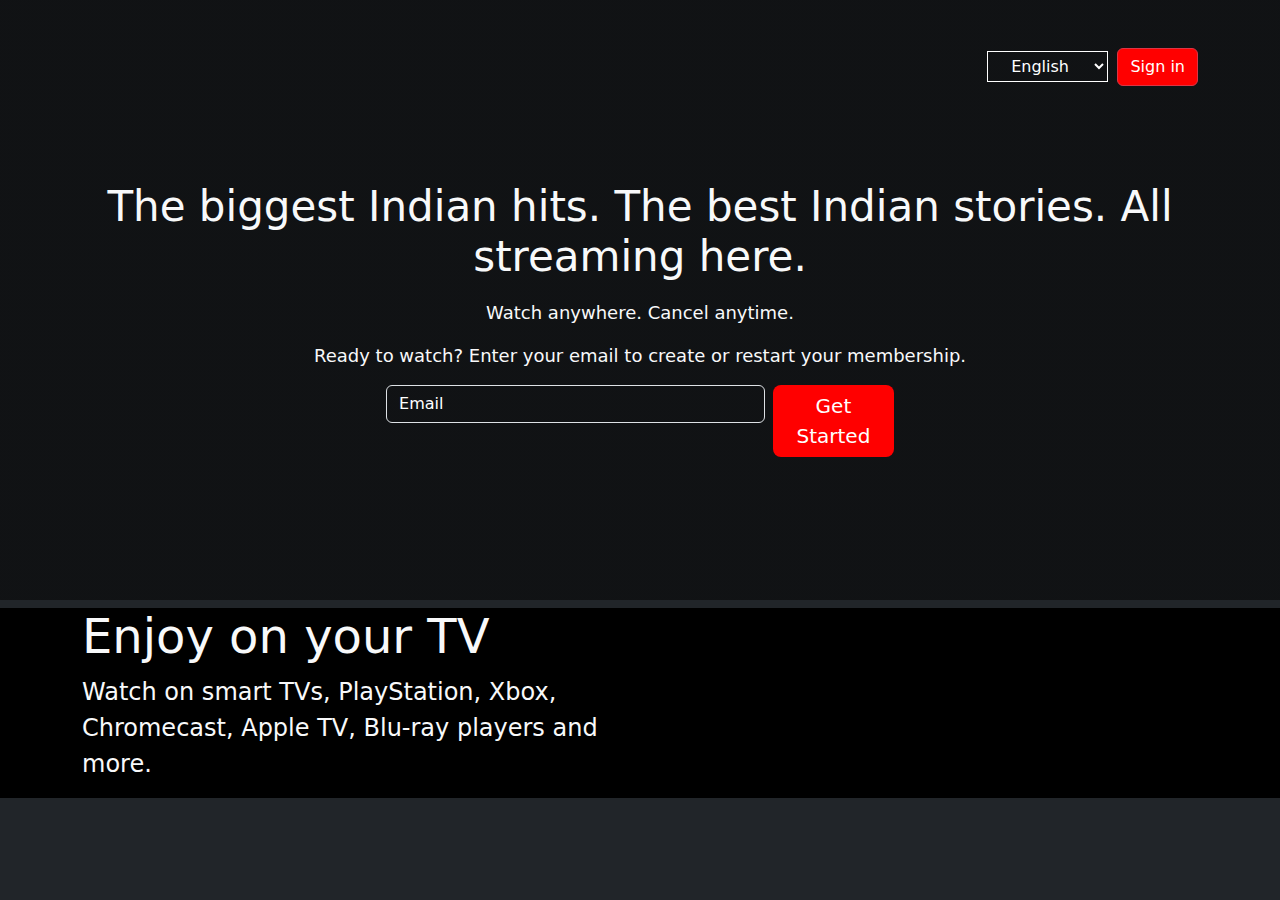
==== index.html @ 146e7c58 "section-one done" ====
<!DOCTYPE html>
<html lang="en">
  <head>
    <meta charset="UTF-8" />
    <meta name="viewport" content="width=device-width, initial-scale=1.0" />
    <title>Netflix-Clone</title>
    <link
      href="https://cdn.jsdelivr.net/npm/bootstrap@5.3.2/dist/css/bootstrap.min.css"
      rel="stylesheet"
    />
    <link rel="stylesheet" href="style.css" />
    <link rel="stylesheet" href="responsive.css" />
  </head>
  <body class="bg-dark">
    <header>
      <nav class="topnav">
        <div class="container-md d-flex justify-content-between">
          <img
            class="img-fluid"
            src="https://raw.githubusercontent.com/salman7875/Netflix-clone-js/b61f8af66cc45e3527a59282b24b1ce595e15bf5/img/netflix.svg"
            alt=""
          />
          <div class="navOptions mt-5">
            <select name="dropdown" class="dropdown mx-1 py-1" id="language">
              <option value="English">English</option>
              <option value="Hindi">Hindi</option>
              <option value="Marathi">Marathi</option>
            </select>
            <button class="sign-btn btn btn-danger">Sign in</button>
          </div>
        </div>
      </nav>
      <div
        class="header-slogan container-md text-center text-light px-3 mt-5 pt-5"
      >
        <h2>
          The biggest Indian hits. The best Indian stories. All streaming here.
        </h2>
        <p class="mt-3">Watch anywhere. Cancel anytime.</p>
        <p>
          Ready to watch? Enter your email to create or restart your membership.
        </p>
        <div class="container-md sign-option">
          <div class="row g-2">
            <div class="col-md-9">
              <input type="text" class="form-control" placeholder="Email" />
            </div>
            <div class="col-md-3">
              <button class="btn btn-lg">Get Started</button>
            </div>
          </div>
        </div>
      </div>
    </header>

    <!-- MAIN CONTENT  START -->

    <div class="main-wrapper">
      <section class="section-one mt-2">
        <div class="container-md">
          <div class="row">
            <div
              class="col-lg-6 d-flex flex-column justify-content-center text-light"
            >
              <h2 class="section-one-title">Enjoy on your TV</h2>
              <p class="section-one-para">
                Watch on smart TVs, PlayStation, Xbox, Chromecast, Apple TV,
                Blu-ray players and more.
              </p>
            </div>
            <div class="col-lg-6">
              <img
                class="img-fluid"
                src="https://assets.nflxext.com/ffe/siteui/acquisition/ourStory/fuji/desktop/tv.png"
                alt=""
              />
            </div>
          </div>
        </div>
      </section>
    </div>

    <!-- MAIN CONTENT  END -->
  </body>
</html>
---- style.css ----
* {
  margin: 0px;
  padding: 0px;
  box-sizing: border-box;
}

nav .sign-btn {
  background-color: red;
  /* height: 18%; */
  /* margin-top: ; */
}

header {
  background-image: linear-gradient(rgba(0, 0, 0, 0.5), rgba(0, 0, 0, 0.5)),
    url(https://assets.nflxext.com/ffe/siteui/vlv3/ca6a7616-0acb-4bc5-be25-c4deef0419a7/c5af601a-6657-4531-8f82-22e629a3795e/IN-en-20231211-popsignuptwoweeks-perspective_alpha_website_large.jpg);
  /* background-color: rgba(0, 0, 0, 0.1); */
  padding-bottom: 100px;
  height: 600px;
}
header select {
  border: 1px solid white;
  color: white;
  background: transparent;
  padding: 0.9rem 1.2rem;
}
header .sign-option button {
  background-color: red;
  color: white;
  padding: 5px 10px;
}
header .sign-option input {
  background: transparent;
}
header .sign-option input::placeholder {
  color: white;
}
header .header-slogan h2 {
  font-size: 42px;
}
header .header-slogan p {
  font-size: 18px;
  font-weight: 400;
}
header .sign-option {
  width: 48%;
}

.main-wrapper .section-one {
  background-color: black;
}

.main-wrapper .section-one .section-one-title {
  font-size: 48px;
}

.main-wrapper .section-one .section-one-para {
  font-size: 24px;
}
---- responsive.css ----
@media (max-width: 1025px) {
  header .sign-option {
    width: 70%;
  }
}
@media (max-width: 786px) {
  header .sign-option {
    width: 87%;
  }
  .main-wrapper .section-one .section-one-title {
    font-size: 32px;
  }

  .main-wrapper .section-one .section-one-para {
    font-size: 18px;
    text-align: center;
  }

  .main-wrapper .section-one .row div {
    align-items: center;
  }
}

@media (max-width: 486px) {
  header .topnav img {
    width: 90px;
    height: 32px;
    margin-top: 50px;
  }
  header .header-slogan h2 {
    font-size: 25px;
  }
  header .sign-option {
    width: 100%;
  }
}
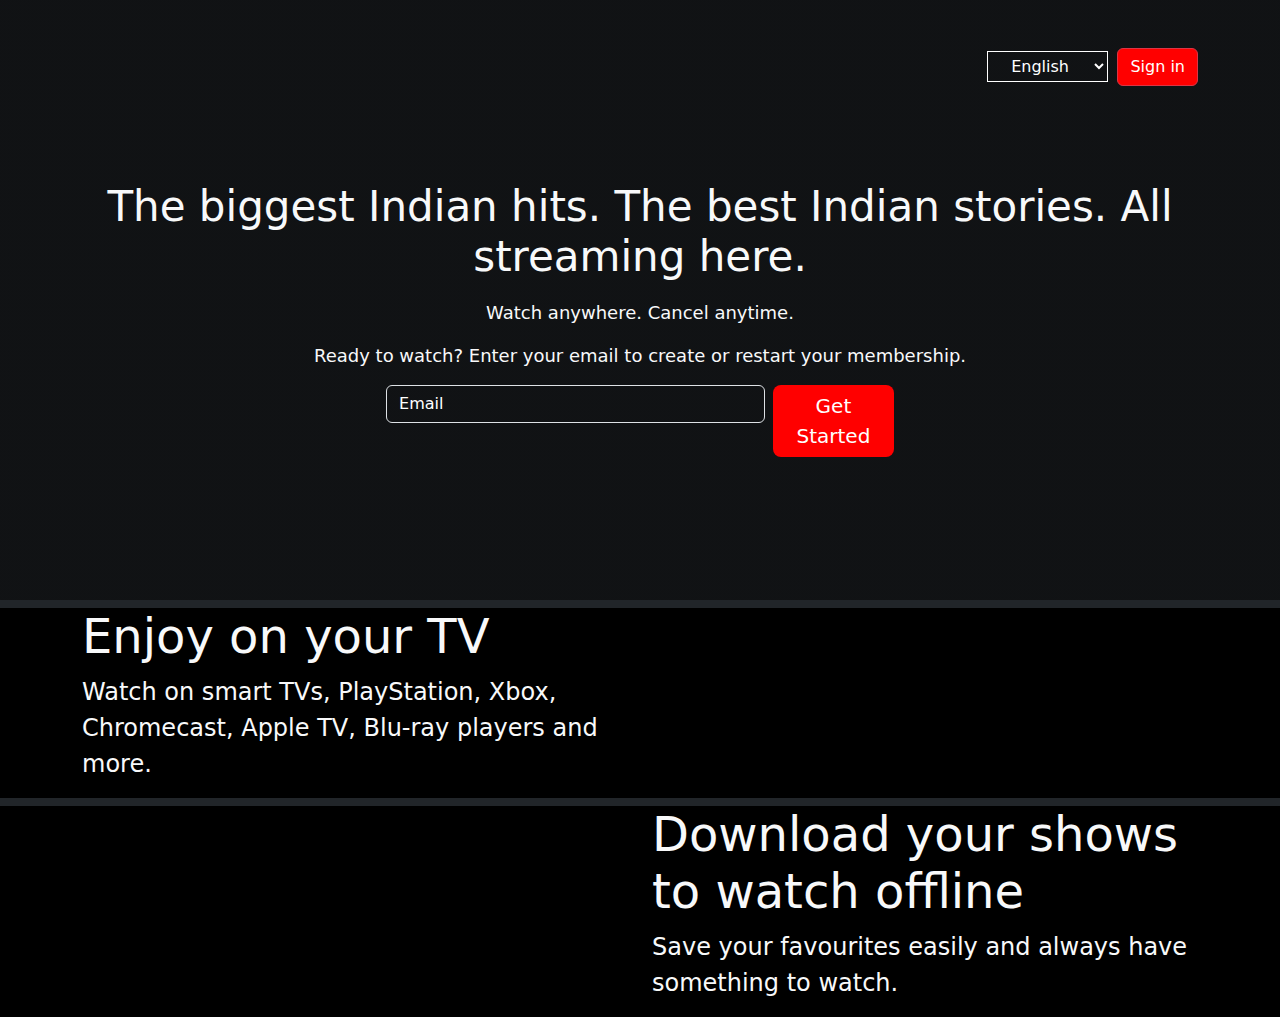
==== commit 4eaebe40: "csection 2 done" ====
--- a/index.html
+++ b/index.html
@@ -56,14 +56,15 @@
     <!-- MAIN CONTENT  START -->
 
     <div class="main-wrapper">
-      <section class="section-one mt-2">
+      <!-- section one start -->
+      <section class="section mt-2">
         <div class="container-md">
           <div class="row">
             <div
               class="col-lg-6 d-flex flex-column justify-content-center text-light"
             >
-              <h2 class="section-one-title">Enjoy on your TV</h2>
-              <p class="section-one-para">
+              <h2 class="section-title">Enjoy on your TV</h2>
+              <p class="section-para">
                 Watch on smart TVs, PlayStation, Xbox, Chromecast, Apple TV,
                 Blu-ray players and more.
               </p>
@@ -78,6 +79,33 @@
           </div>
         </div>
       </section>
+
+      <!-- section 1 end -->
+
+      <!-- section 2 start -->
+      <section class="section mt-2">
+        <div class="container-md">
+          <div class="row reverse">
+            <div class="col-lg-6">
+              <img
+                class="img-fluid"
+                src="https://assets.nflxext.com/ffe/siteui/acquisition/ourStory/fuji/desktop/mobile-0819.jpg"
+                alt=""
+              />
+            </div>
+            <div
+              class="col-lg-6 d-flex flex-column justify-content-center text-light"
+            >
+              <h2 class="section-title">
+                Download your shows to watch offline
+              </h2>
+              <p class="section-para">
+                Save your favourites easily and always have something to watch.
+              </p>
+            </div>
+          </div>
+        </div>
+      </section>
     </div>
 
     <!-- MAIN CONTENT  END -->
--- a/style.css
+++ b/style.css
@@ -45,14 +45,14 @@
   width: 48%;
 }
 
-.main-wrapper .section-one {
+.main-wrapper .section {
   background-color: black;
 }
 
-.main-wrapper .section-one .section-one-title {
+.main-wrapper .section .section-title {
   font-size: 48px;
 }
 
-.main-wrapper .section-one .section-one-para {
+.main-wrapper .section .section-para {
   font-size: 24px;
 }
--- a/responsive.css
+++ b/responsive.css
@@ -7,16 +7,17 @@
   header .sign-option {
     width: 87%;
   }
-  .main-wrapper .section-one .section-one-title {
+  .main-wrapper .section .section-title {
     font-size: 32px;
+    text-align: center;
   }
 
-  .main-wrapper .section-one .section-one-para {
+  .main-wrapper .section .section-para {
     font-size: 18px;
     text-align: center;
   }
 
-  .main-wrapper .section-one .row div {
+  .main-wrapper .section .row div {
     align-items: center;
   }
 }
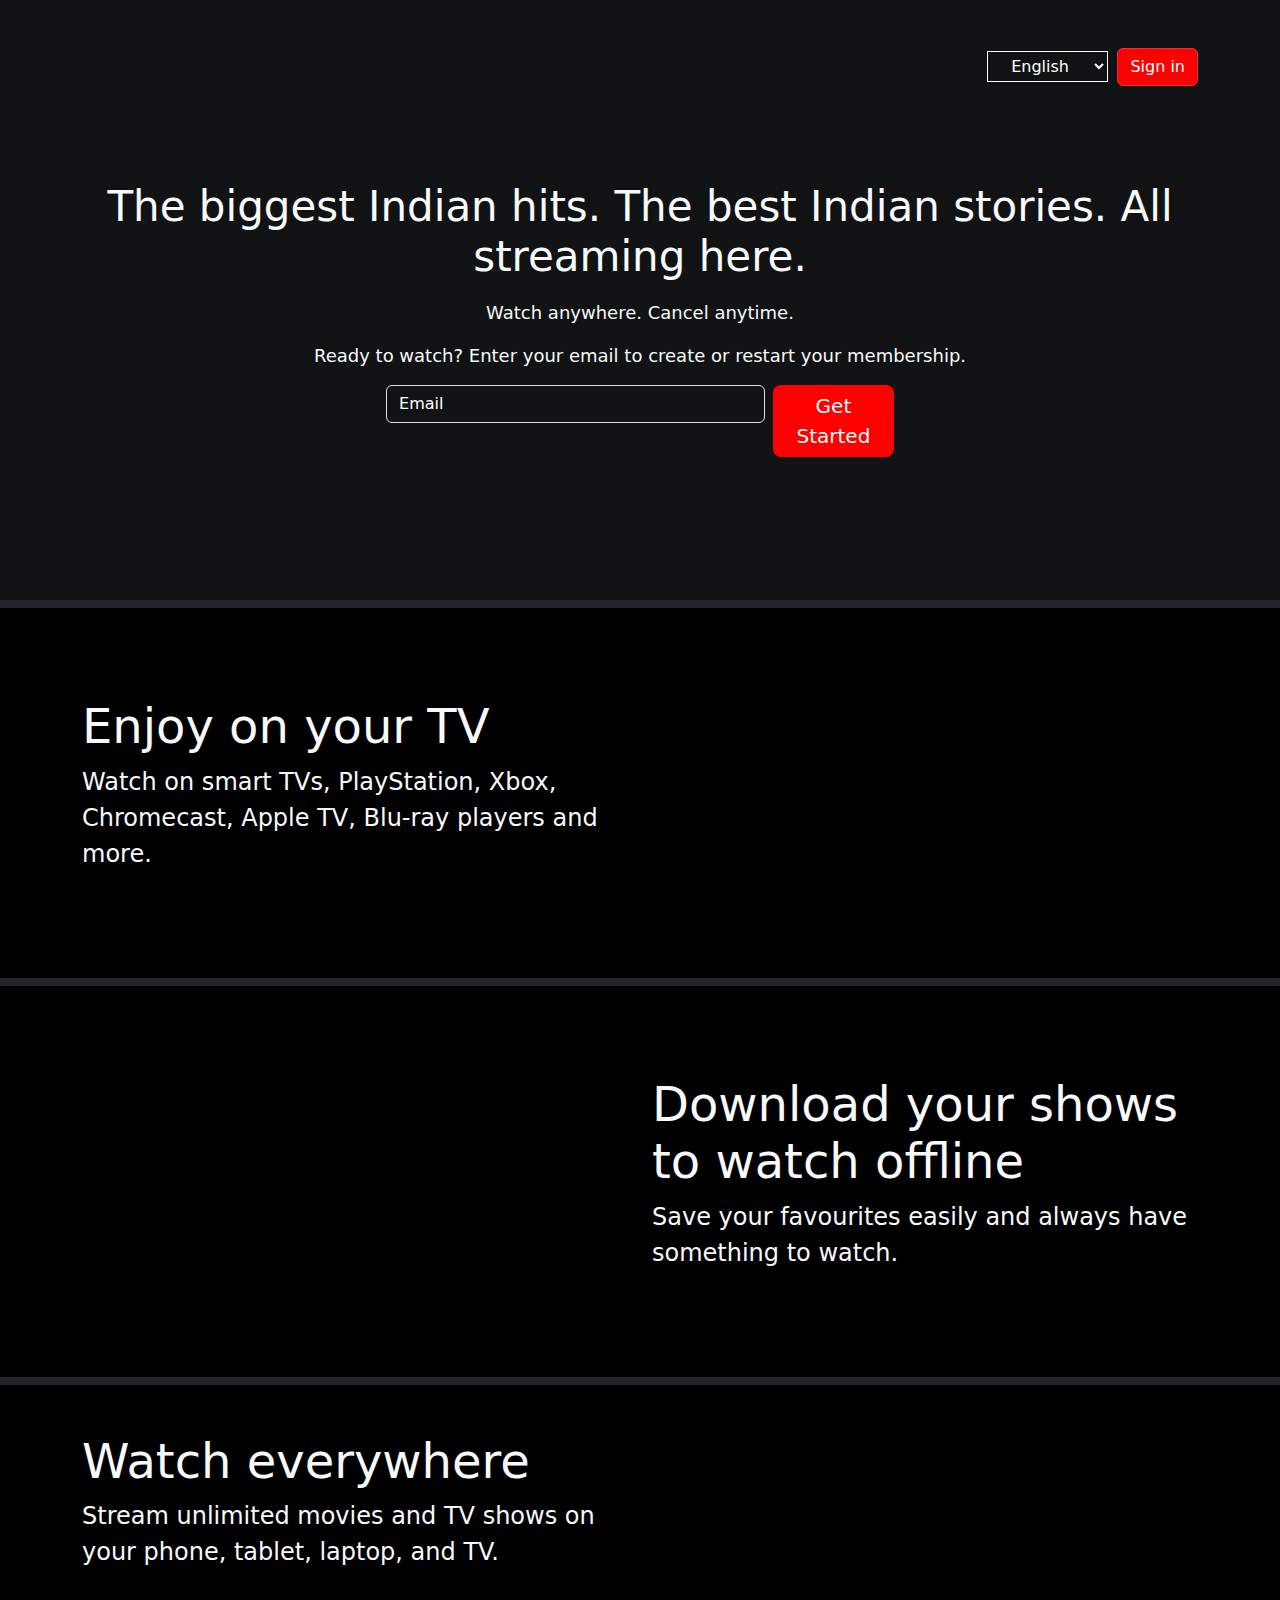
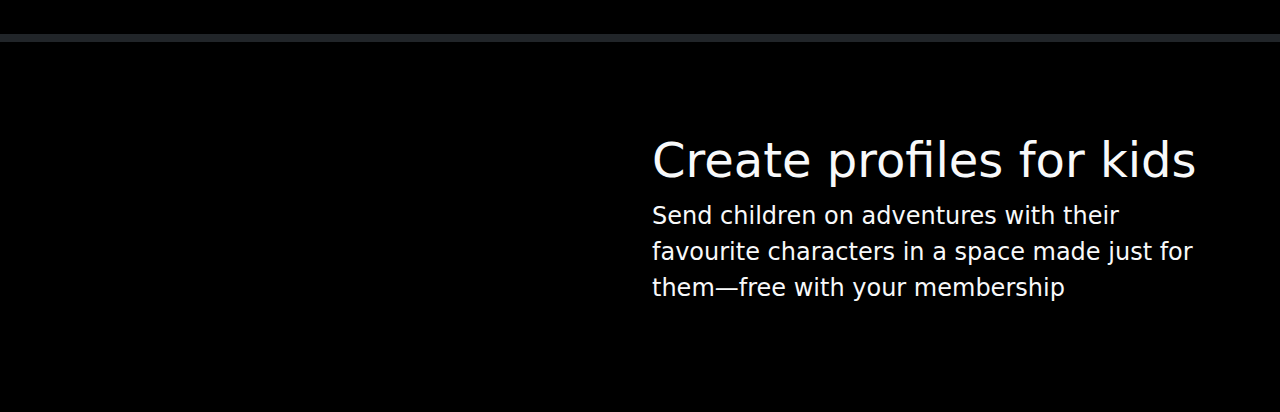
==== commit c493fd1e: "all section added" ====
--- a/index.html
+++ b/index.html
@@ -106,8 +106,56 @@
           </div>
         </div>
       </section>
+      <!-- SECTION 2 END -->
+
+      <!-- section 3 start -->
+      <section class="section mt-2 py-5">
+        <div class="container-md">
+          <div class="row">
+            <div
+              class="col-lg-6 d-flex flex-column justify-content-center text-light"
+            >
+              <h2 class="section-title">Watch everywhere</h2>
+              <p class="section-para">
+                Stream unlimited movies and TV shows on your phone, tablet,
+                laptop, and TV.
+              </p>
+            </div>
+            <div class="col-lg-6">
+              <img
+                class="img-fluid"
+                src="https://assets.nflxext.com/ffe/siteui/acquisition/ourStory/fuji/desktop/device-pile-in.png"
+                alt=""
+              />
+            </div>
+          </div>
+        </div>
+      </section>
+      <!-- section 3 end -->
+      <section class="section mt-2">
+        <div class="container-md">
+          <div class="row reverse">
+            <div class="col-lg-6">
+              <img
+                class="img-fluid"
+                src="https://occ-0-2890-2186.1.nflxso.net/dnm/api/v6/19OhWN2dO19C9txTON9tvTFtefw/AAAABVr8nYuAg0xDpXDv0VI9HUoH7r2aGp4TKRCsKNQrMwxzTtr-NlwOHeS8bCI2oeZddmu3nMYr3j9MjYhHyjBASb1FaOGYZNYvPBCL.png?r=54d"
+                alt=""
+              />
+            </div>
+            <div
+              class="col-lg-6 d-flex flex-column justify-content-center text-light"
+            >
+              <h2 class="section-title">Create profiles for kids</h2>
+              <p class="section-para">
+                Send children on adventures with their favourite characters in a
+                space made just for them—free with your membership
+              </p>
+            </div>
+          </div>
+        </div>
+      </section>
+      <!-- SECTION 2 END -->
     </div>
-
     <!-- MAIN CONTENT  END -->
   </body>
 </html>
--- a/style.css
+++ b/style.css
@@ -47,6 +47,7 @@
 
 .main-wrapper .section {
   background-color: black;
+  padding: 90px 0px;
 }
 
 .main-wrapper .section .section-title {
--- a/responsive.css
+++ b/responsive.css
@@ -6,6 +6,9 @@
 @media (max-width: 786px) {
   header .sign-option {
     width: 87%;
+  }
+  .main-wrapper .section {
+    padding: 50px 0px;
   }
   .main-wrapper .section .section-title {
     font-size: 32px;
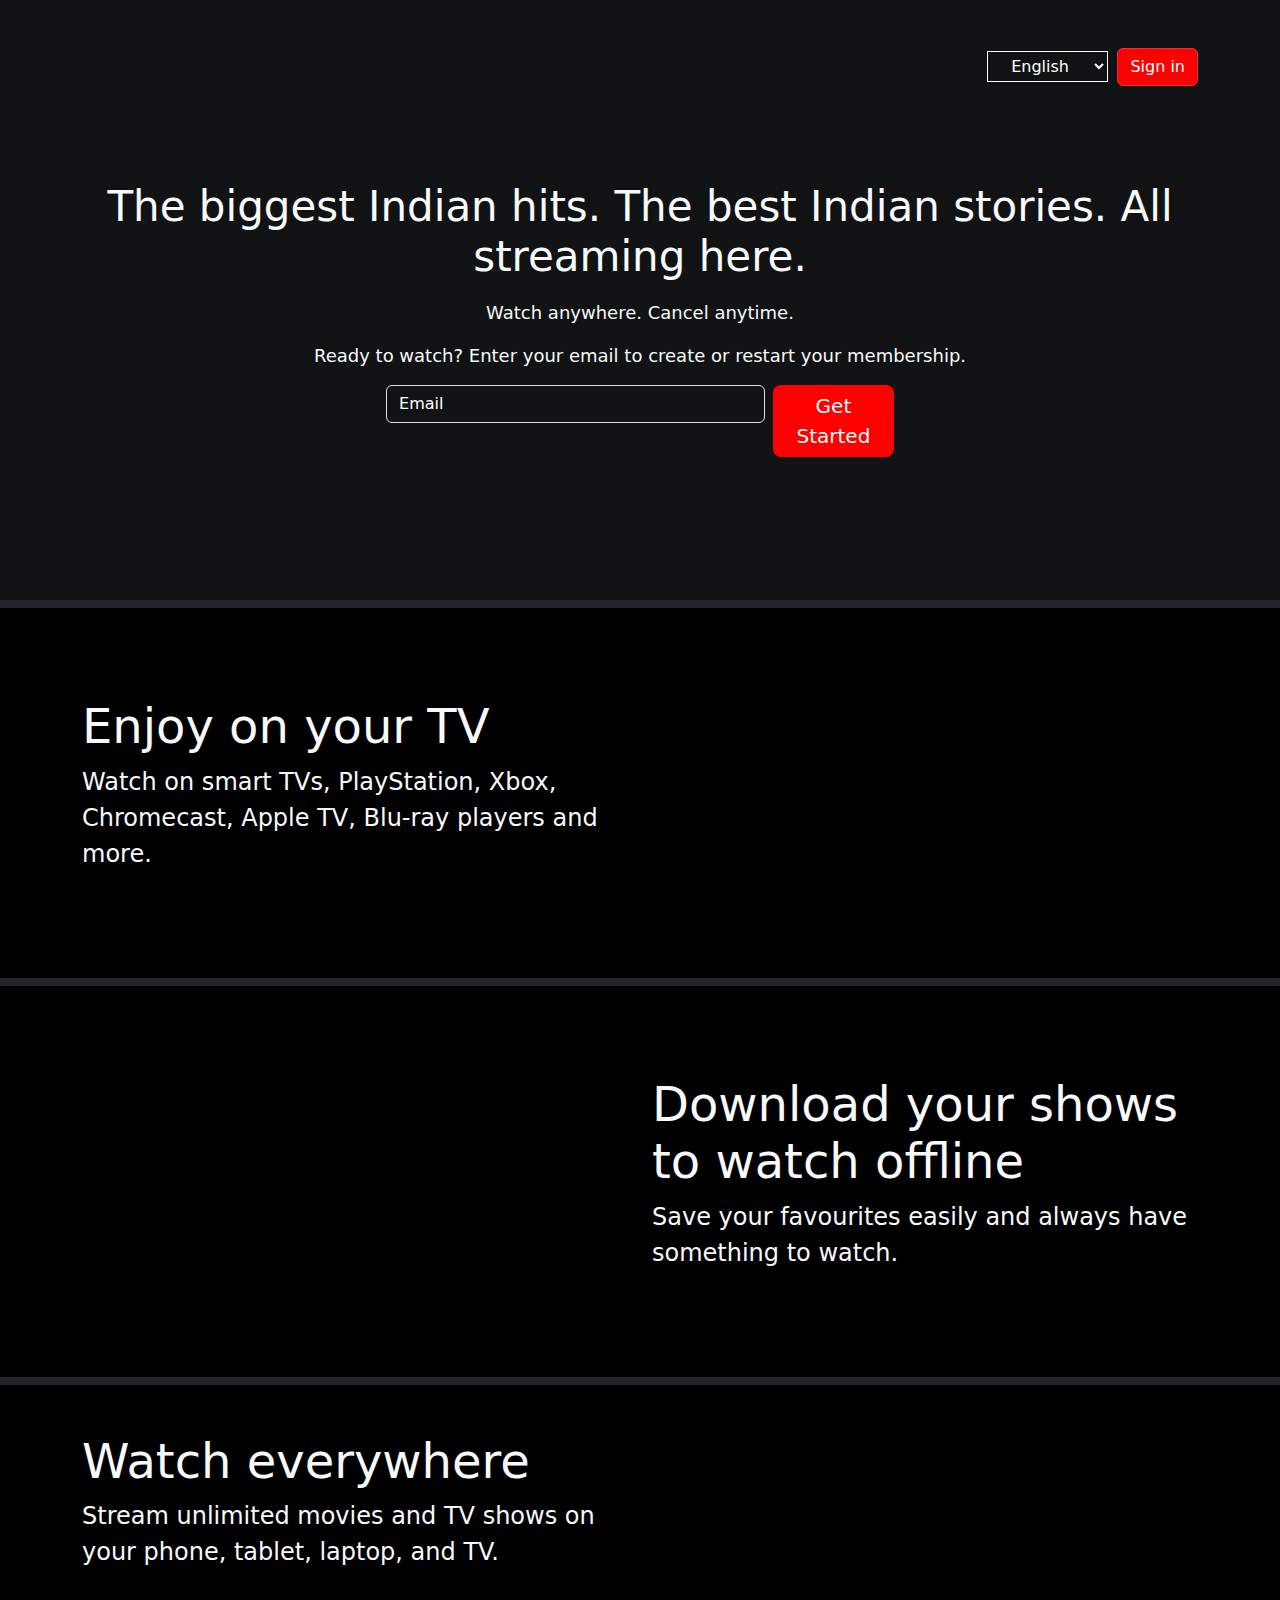
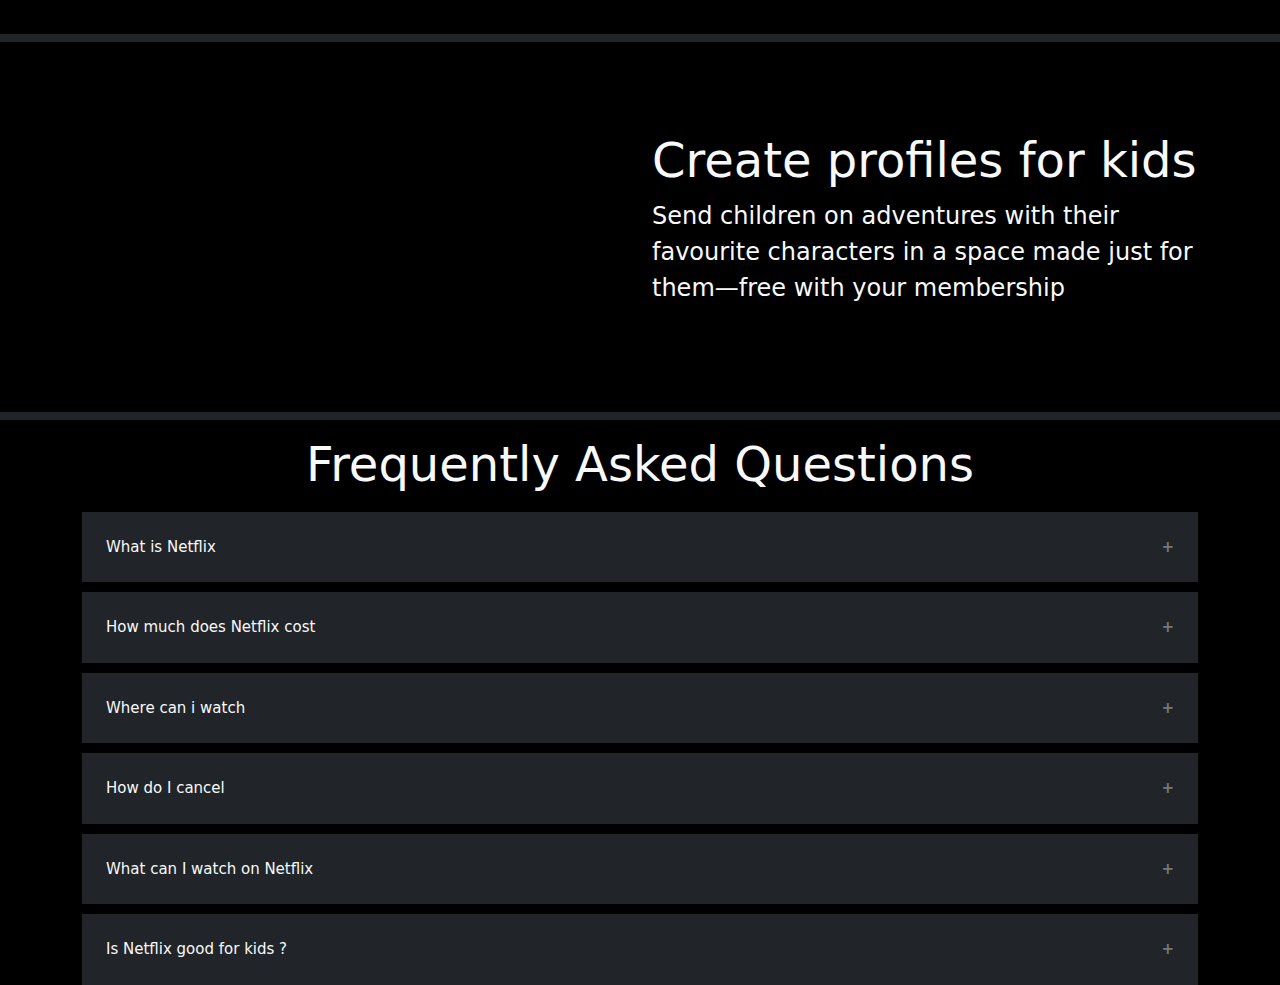
==== commit 26efed18: "acccordion layout structure done" ====
--- a/index.html
+++ b/index.html
@@ -132,6 +132,8 @@
         </div>
       </section>
       <!-- section 3 end -->
+
+      <!-- SECTION 4 START -->
       <section class="section mt-2">
         <div class="container-md">
           <div class="row reverse">
@@ -154,8 +156,113 @@
           </div>
         </div>
       </section>
-      <!-- SECTION 2 END -->
+      <!-- SECTION 4 END -->
+
+      <section class="questions mt-2 pt-3">
+        <div class="container-md text-center">
+          <div class="head">
+            <h2 class="question-title text-light">
+              Frequently Asked Questions
+            </h2>
+          </div>
+          <div class="accordiann">
+            <button class="accordion bg-dark text-light">
+              What is Netflix
+            </button>
+            <div class="panel bg-dark text-light text-start md-2">
+              <p>
+                LNetflix is a streaming service that offers a wide variety of
+                award-winning TV shows, movies, anime, documentaries and more –
+                on thousands of internet-connected devices. You can watch as
+                much as you want, whenever you want, without a single ad – all
+                for one low monthly price. There's always something new to
+                discover, and new TV shows and movies are added every week
+              </p>
+            </div>
+
+            <button class="accordion bg-dark text-light">
+              How much does Netflix cost
+            </button>
+            <div class="panel bg-dark text-light text-start">
+              <p>
+                Watch Netflix on your smartphone, tablet, Smart TV, laptop, or
+                streaming device, all for one fixed monthly fee. Plans range
+                from ₹149 to ₹649 a month. No extra costs, no contracts
+              </p>
+            </div>
+
+            <button class="accordion bg-dark text-light">
+              Where can i watch
+            </button>
+            <div class="panel bg-dark text-light text-start">
+              <p>
+                Watch anywhere, anytime. Sign in with your Netflix account to
+                watch instantly on the web at netflix.com from your personal
+                computer or on any internet-connected device that offers the
+                Netflix app, including smart TVs, smartphones, tablets,
+                streaming media players and game consoles. You can also download
+                your favourite shows with the iOS, Android, or Windows 10 app.
+                Use downloads to watch while you're on the go and without an
+                internet connection. Take Netflix with you anywhere.
+              </p>
+            </div>
+            <button class="accordion bg-dark text-light">
+              How do I cancel
+            </button>
+            <div class="panel bg-dark text-light text-start md-2">
+              <p>
+                LNetflix is flexible. There are no annoying contracts and no
+                commitments. You can easily cancel your account online in two
+                clicks. There are no cancellation fees – start or stop your
+                account anytime.
+              </p>
+            </div>
+
+            <button class="accordion bg-dark text-light">
+              What can I watch on Netflix
+            </button>
+            <div class="panel bg-dark text-light text-start">
+              <p>
+                Netflix has an extensive library of feature films,
+                documentaries, TV shows, anime, award-winning Netflix originals,
+                and more. Watch as much as you want, anytime you want.
+              </p>
+            </div>
+
+            <button class="accordion bg-dark text-light">
+              Is Netflix good for kids ?
+            </button>
+            <div class="panel bg-dark text-light text-start">
+              <p>
+                The Netflix Kids experience is included in your membership to
+                give parents control while kids enjoy family-friendly TV shows
+                and films in their own space. Kids profiles come with
+                PIN-protected parental controls that let you restrict the
+                maturity rating of content kids can watch and block specific
+                titles you don’t want kids to see.
+              </p>
+            </div>
+          </div>
+        </div>
+      </section>
     </div>
     <!-- MAIN CONTENT  END -->
+
+    <script>
+      var acc = document.getElementsByClassName("accordion");
+      var i;
+
+      for (i = 0; i < acc.length; i++) {
+        acc[i].addEventListener("click", function () {
+          this.classList.toggle("active");
+          var panel = this.nextElementSibling;
+          if (panel.style.display === "block") {
+            panel.style.display = "none";
+          } else {
+            panel.style.display = "block";
+          }
+        });
+      }
+    </script>
   </body>
 </html>
--- a/style.css
+++ b/style.css
@@ -57,3 +57,55 @@
 .main-wrapper .section .section-para {
   font-size: 24px;
 }
+
+.main-wrapper .questions {
+  background-color: black;
+}
+
+.main-wrapper .questions .head h2 {
+  font-size: 48px;
+}
+
+.accordion {
+  /* background-color: #eee; */
+  color: #444;
+  cursor: pointer;
+  padding: 1.5rem;
+  margin-top: 10px;
+  width: 100%;
+  border: none;
+  text-align: left;
+  outline: none;
+  font-size: 15px;
+  transition: 0.4s;
+}
+
+.accordion button {
+  font-size: 24px;
+  border: 1px solid;
+}
+
+.active,
+.accordion:hover {
+  background-color: #ccc;
+}
+
+.accordion:after {
+  content: "\002B";
+  color: #777;
+  font-weight: bold;
+  float: right;
+  margin-left: 5px;
+}
+
+.active:after {
+  content: "\2212";
+}
+
+.panel {
+  padding: 0 18px;
+  display: none;
+  background-color: white;
+  overflow: hidden;
+  margin-top: 1px;
+}
--- a/responsive.css
+++ b/responsive.css
@@ -23,6 +23,9 @@
   .main-wrapper .section .row div {
     align-items: center;
   }
+  .main-wrapper .questions .head h2 {
+    font-size: 32px;
+  }
 }
 
 @media (max-width: 486px) {
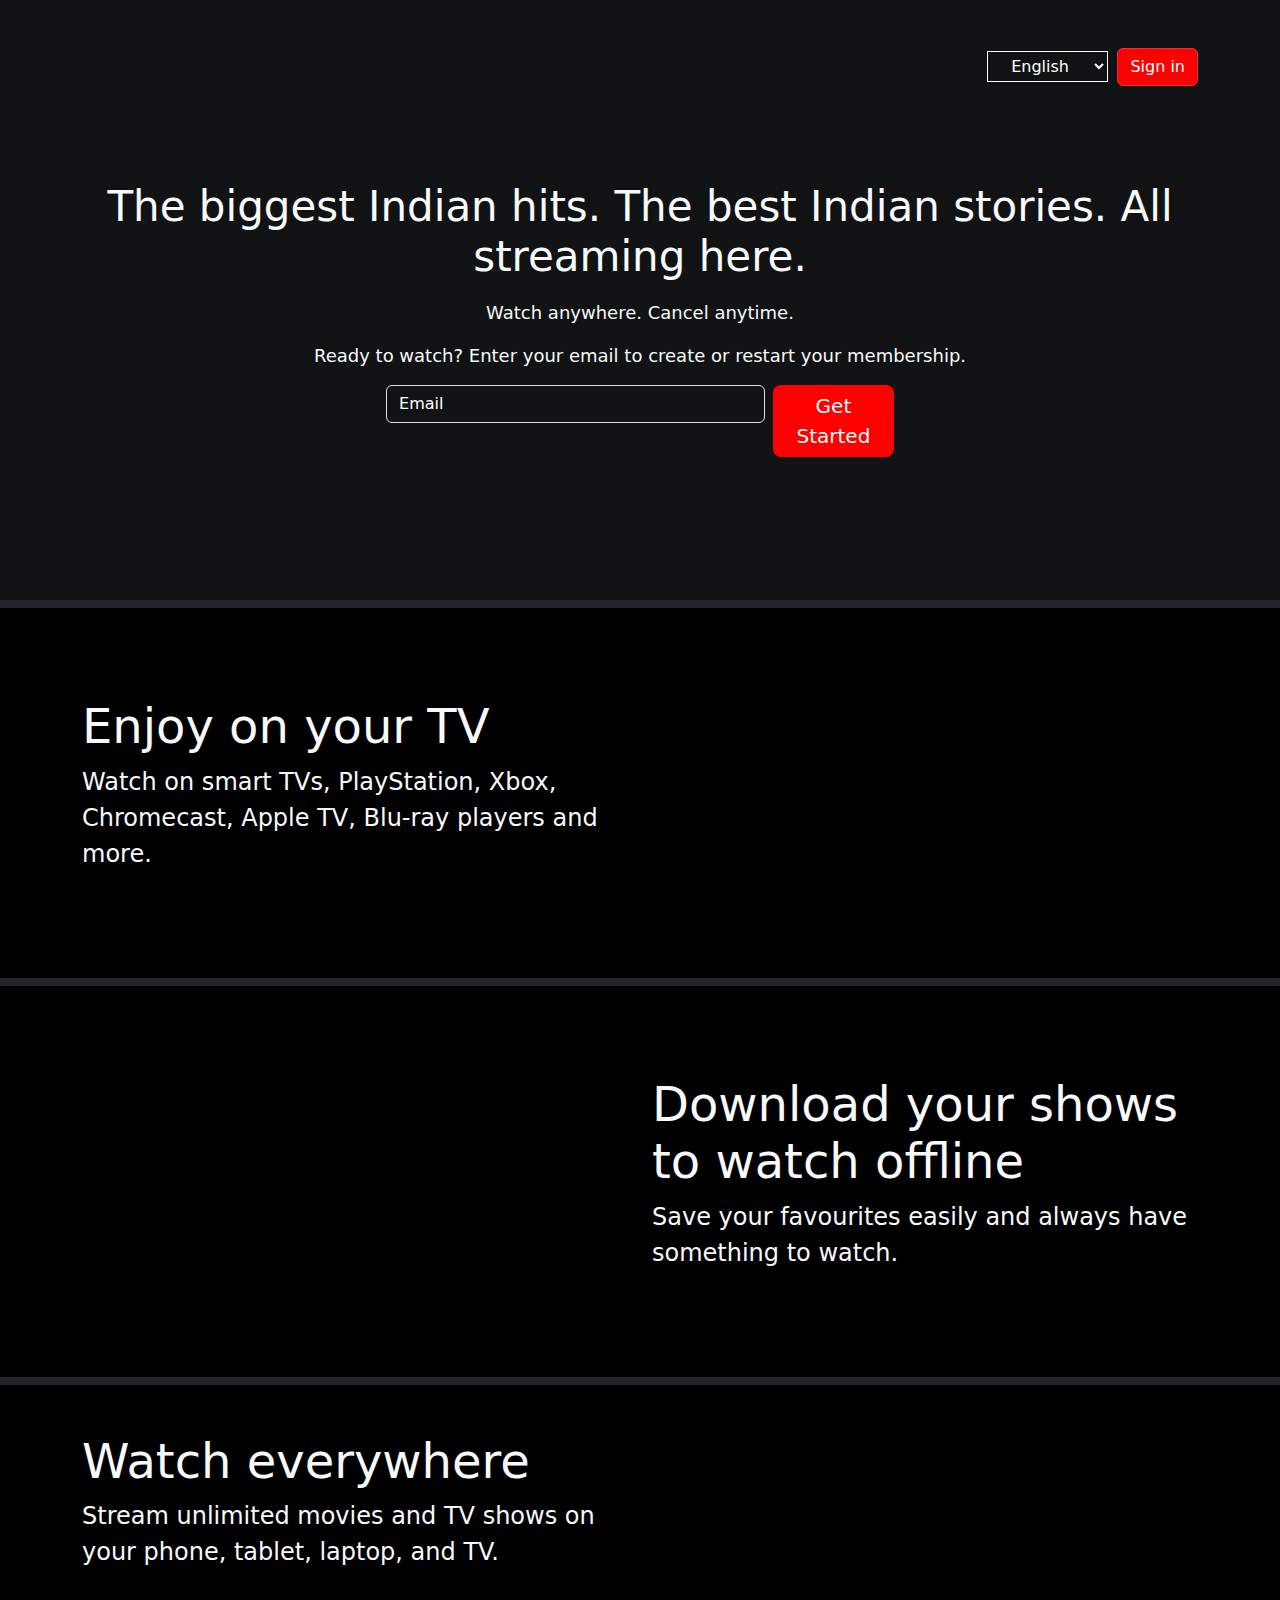
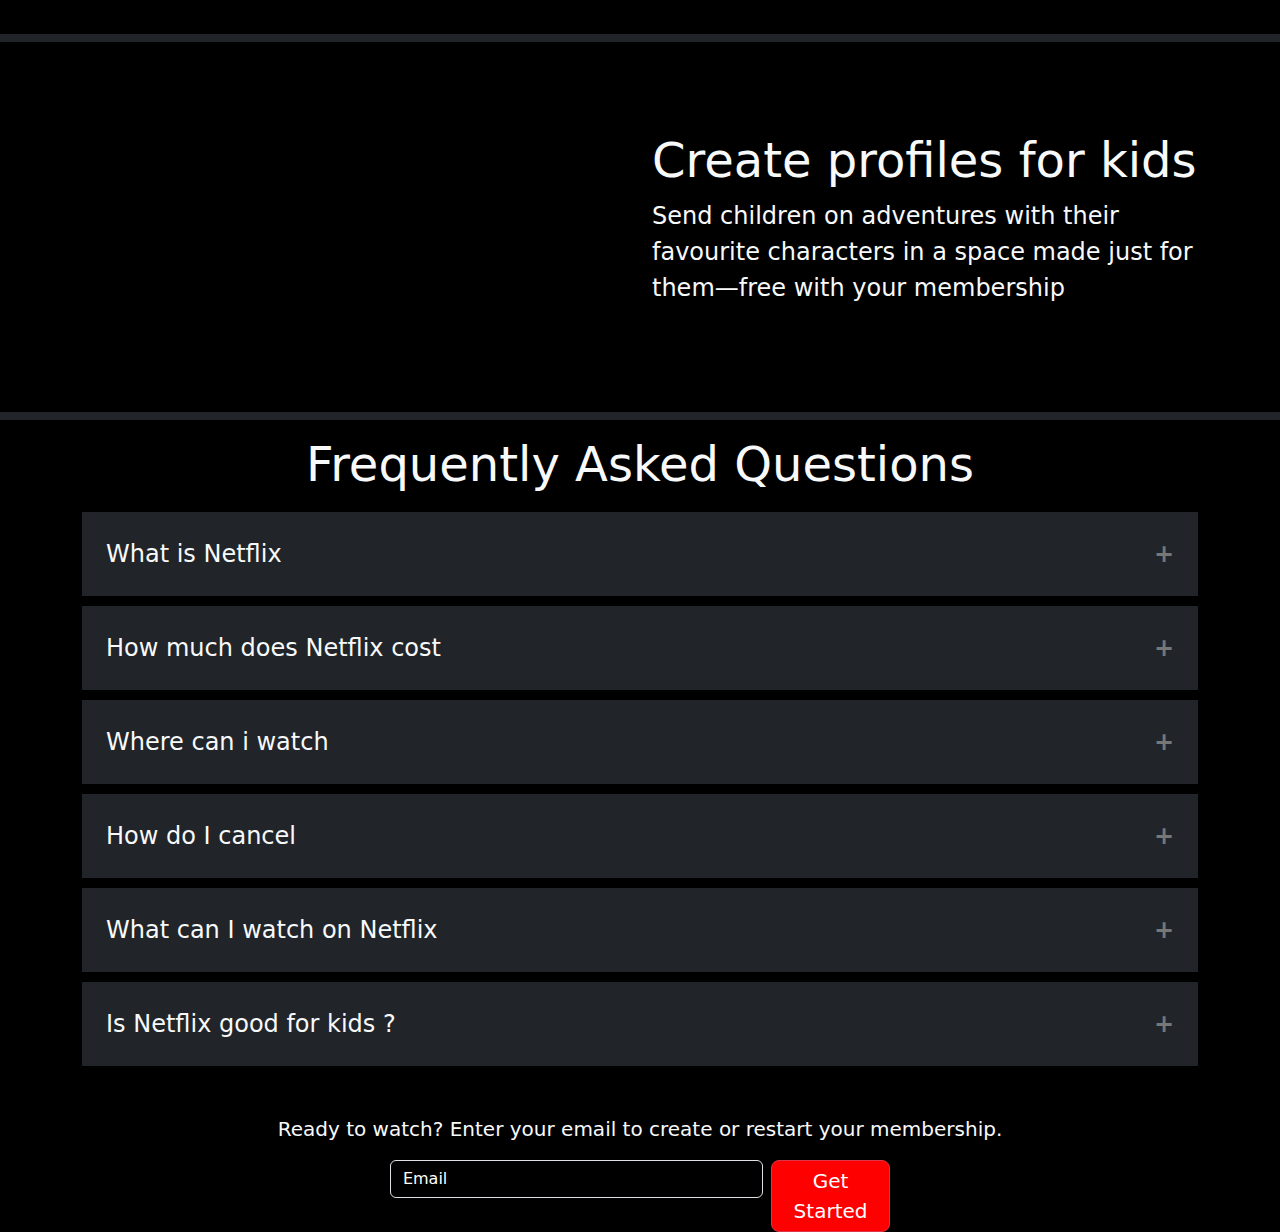
==== commit 56ebf93d: "accordian section done" ====
--- a/index.html
+++ b/index.html
@@ -243,6 +243,22 @@
               </p>
             </div>
           </div>
+          <div class="container-md accordian-foot mt-5">
+            <p class="text-light">
+              Ready to watch? Enter your email to create or restart your
+              membership.
+            </p>
+            <div class="container-md sign-option">
+              <div class="row g-2">
+                <div class="col-md-9">
+                  <input type="text" class="form-control" placeholder="Email" />
+                </div>
+                <div class="col-md-3">
+                  <button class="btn btn-danger btn-lg">Get Started</button>
+                </div>
+              </div>
+            </div>
+          </div>
         </div>
       </section>
     </div>
--- a/style.css
+++ b/style.css
@@ -23,15 +23,15 @@
   background: transparent;
   padding: 0.9rem 1.2rem;
 }
-header .sign-option button {
+.sign-option button {
   background-color: red;
   color: white;
   padding: 5px 10px;
 }
-header .sign-option input {
+.sign-option input {
   background: transparent;
 }
-header .sign-option input::placeholder {
+.sign-option input::placeholder {
   color: white;
 }
 header .header-slogan h2 {
@@ -41,7 +41,7 @@
   font-size: 18px;
   font-weight: 400;
 }
-header .sign-option {
+.sign-option {
   width: 48%;
 }
 
@@ -76,13 +76,8 @@
   border: none;
   text-align: left;
   outline: none;
-  font-size: 15px;
+  font-size: 24px;
   transition: 0.4s;
-}
-
-.accordion button {
-  font-size: 24px;
-  border: 1px solid;
 }
 
 .active,
@@ -107,5 +102,13 @@
   display: none;
   background-color: white;
   overflow: hidden;
-  margin-top: 1px;
+  margin-top: 5px;
 }
+
+.panel p {
+  font-size: 24px;
+}
+
+.accordian-foot p {
+  font-size: 20px;
+}
--- a/responsive.css
+++ b/responsive.css
@@ -1,10 +1,10 @@
 @media (max-width: 1025px) {
-  header .sign-option {
+  .sign-option {
     width: 70%;
   }
 }
 @media (max-width: 786px) {
-  header .sign-option {
+  .sign-option {
     width: 87%;
   }
   .main-wrapper .section {
@@ -26,6 +26,14 @@
   .main-wrapper .questions .head h2 {
     font-size: 32px;
   }
+
+  .accordion {
+    font-size: 18px;
+  }
+
+  .panel p {
+    font-size: 18px;
+  }
 }
 
 @media (max-width: 486px) {
@@ -37,7 +45,7 @@
   header .header-slogan h2 {
     font-size: 25px;
   }
-  header .sign-option {
+  .sign-option {
     width: 100%;
   }
 }
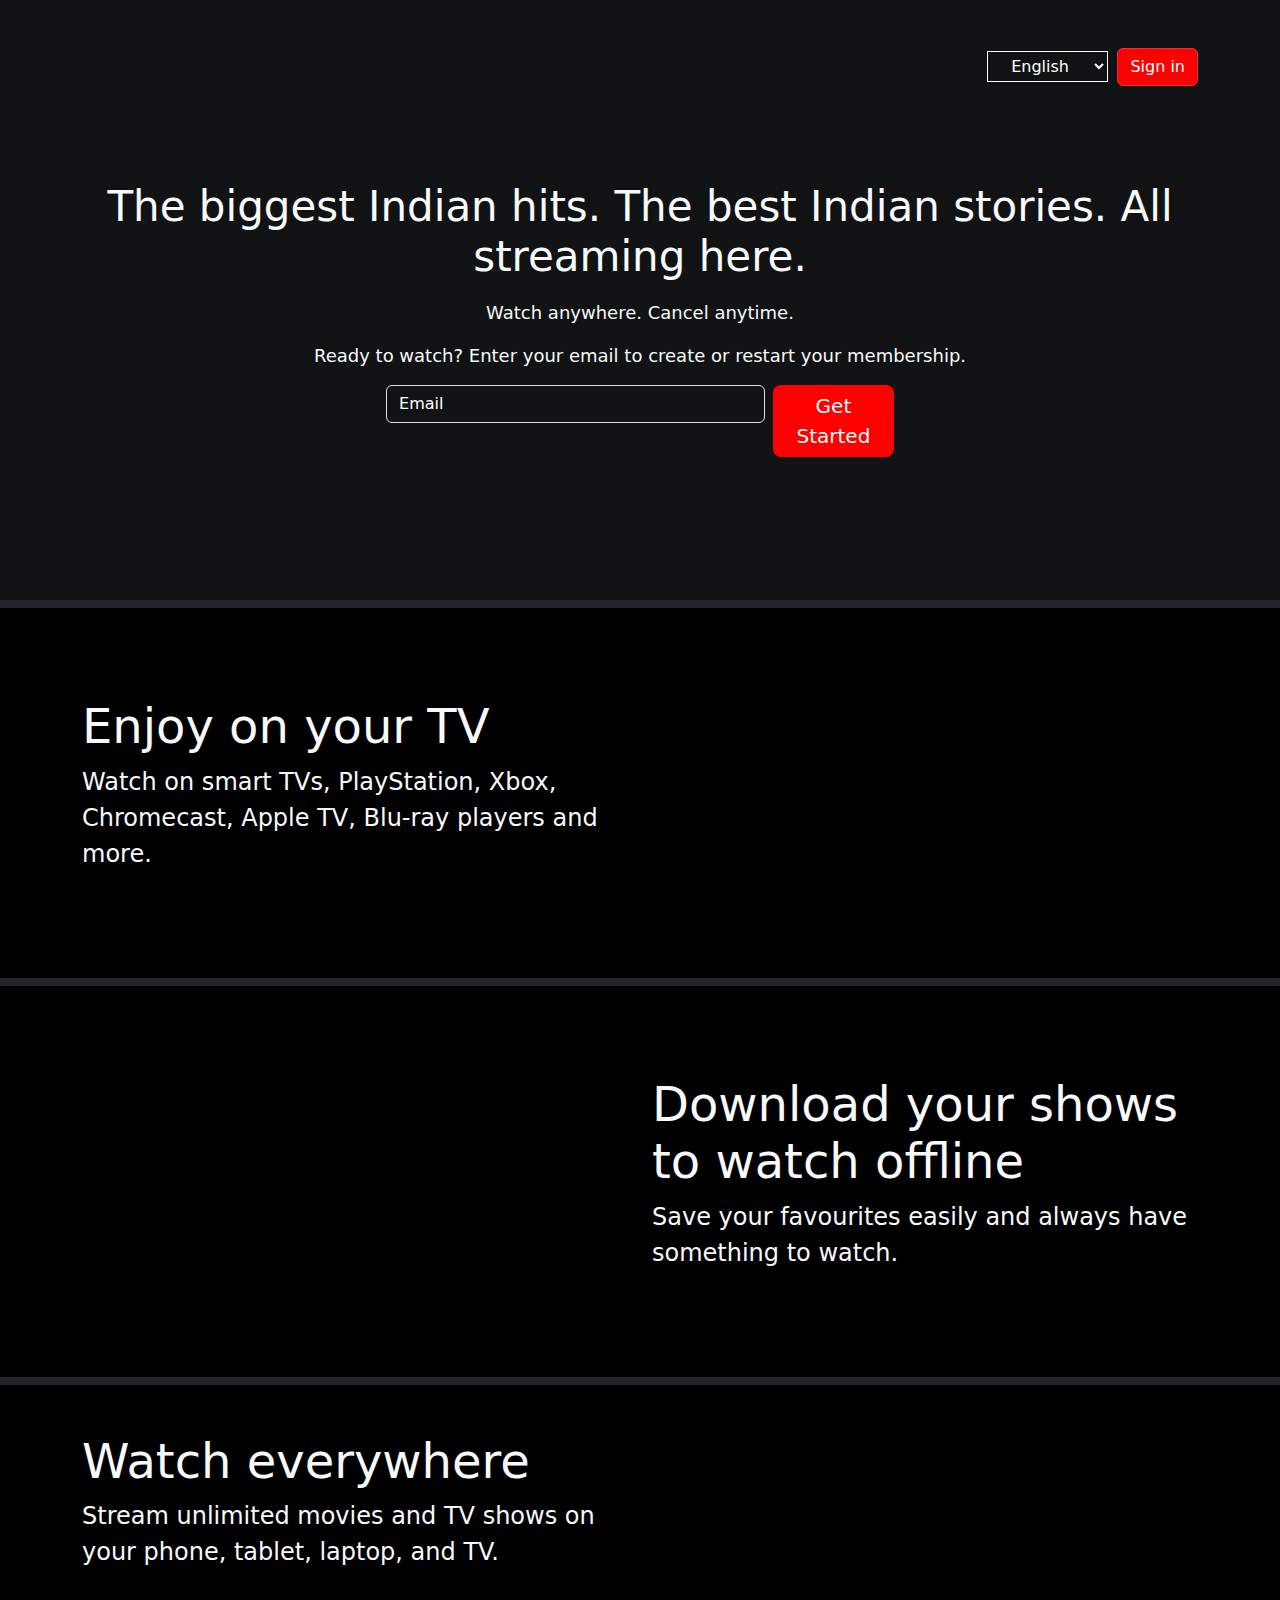
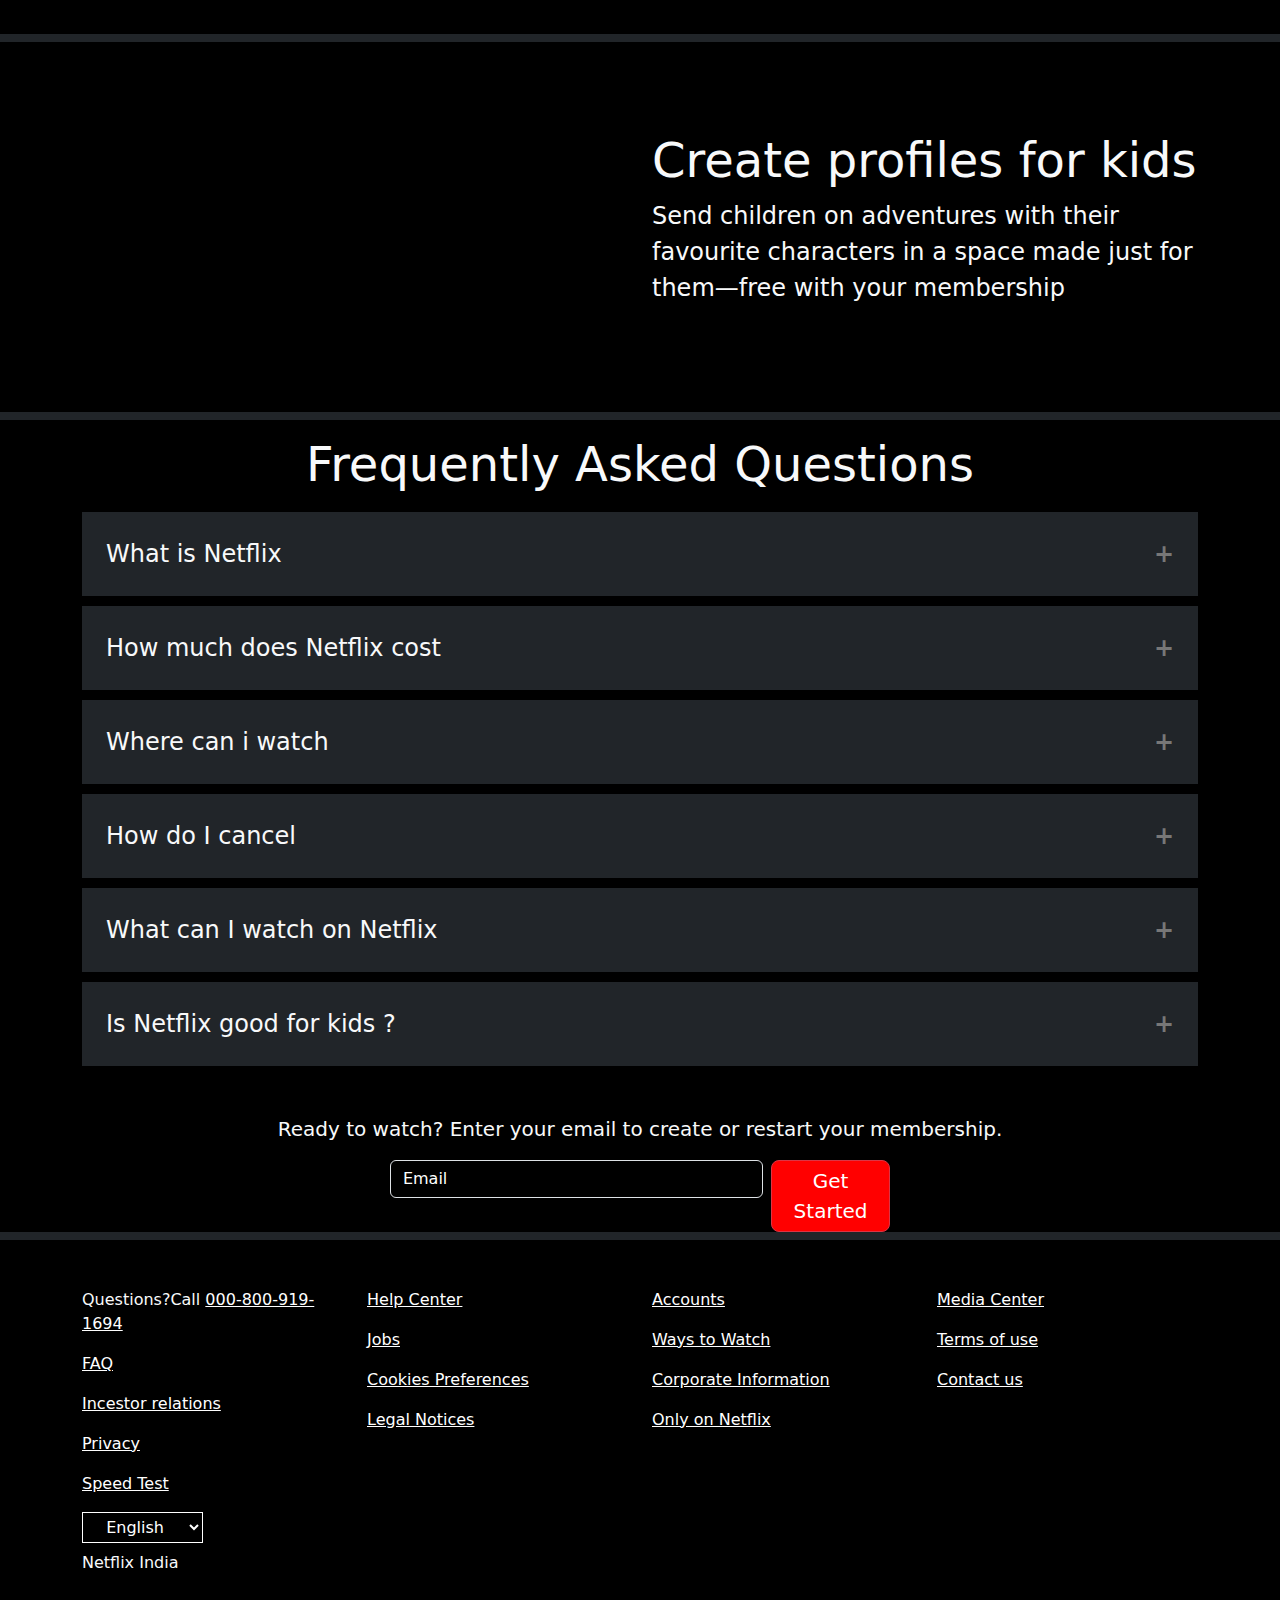
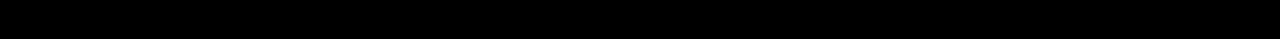
==== commit 8d49efeb: "home page complete" ====
--- a/index.html
+++ b/index.html
@@ -264,6 +264,45 @@
     </div>
     <!-- MAIN CONTENT  END -->
 
+    <footer class="mt-2 py-5">
+      <div class="container-md">
+        <div class="row text-light">
+          <div class="col-lg-3 col-md-6">
+            <p>Questions?Call <a href="#">000-800-919-1694</a></p>
+            <p><a href="#">FAQ</a></p>
+            <p><a href="#">Incestor relations</a></p>
+            <p><a href="#">Privacy</a></p>
+            <p><a href="#">Speed Test</a></p>
+            <div class="navOptions mt-2">
+              <select name="dropdown" class="dropdown py-1" id="language">
+                <option value="English">English</option>
+                <option value="Hindi">Hindi</option>
+                <option value="Marathi">Marathi</option>
+              </select>
+            </div>
+            <p class="mt-2">Netflix India</p>
+          </div>
+          <div class="col-lg-3 col-md-6">
+            <p><a href="#">Help Center</a></p>
+            <p><a href="#">Jobs</a></p>
+            <p><a href="#">Cookies Preferences</a></p>
+            <p><a href="#">Legal Notices</a></p>
+          </div>
+          <div class="col-lg-3 col-md-6">
+            <p><a href="#">Accounts</a></p>
+            <p><a href="#">Ways to Watch</a></p>
+            <p><a href="#">Corporate Information</a></p>
+            <p><a href="#">Only on Netflix</a></p>
+          </div>
+          <div class="col-lg-3 col-md-6">
+            <p><a href="#">Media Center</a></p>
+            <p><a href="#">Terms of use</a></p>
+            <p><a href="#">Contact us</a></p>
+          </div>
+        </div>
+      </div>
+    </footer>
+
     <script>
       var acc = document.getElementsByClassName("accordion");
       var i;
--- a/style.css
+++ b/style.css
@@ -17,7 +17,7 @@
   padding-bottom: 100px;
   height: 600px;
 }
-header select {
+select {
   border: 1px solid white;
   color: white;
   background: transparent;
@@ -112,3 +112,11 @@
 .accordian-foot p {
   font-size: 20px;
 }
+
+footer {
+  background-color: black;
+}
+
+footer a {
+  color: white;
+}
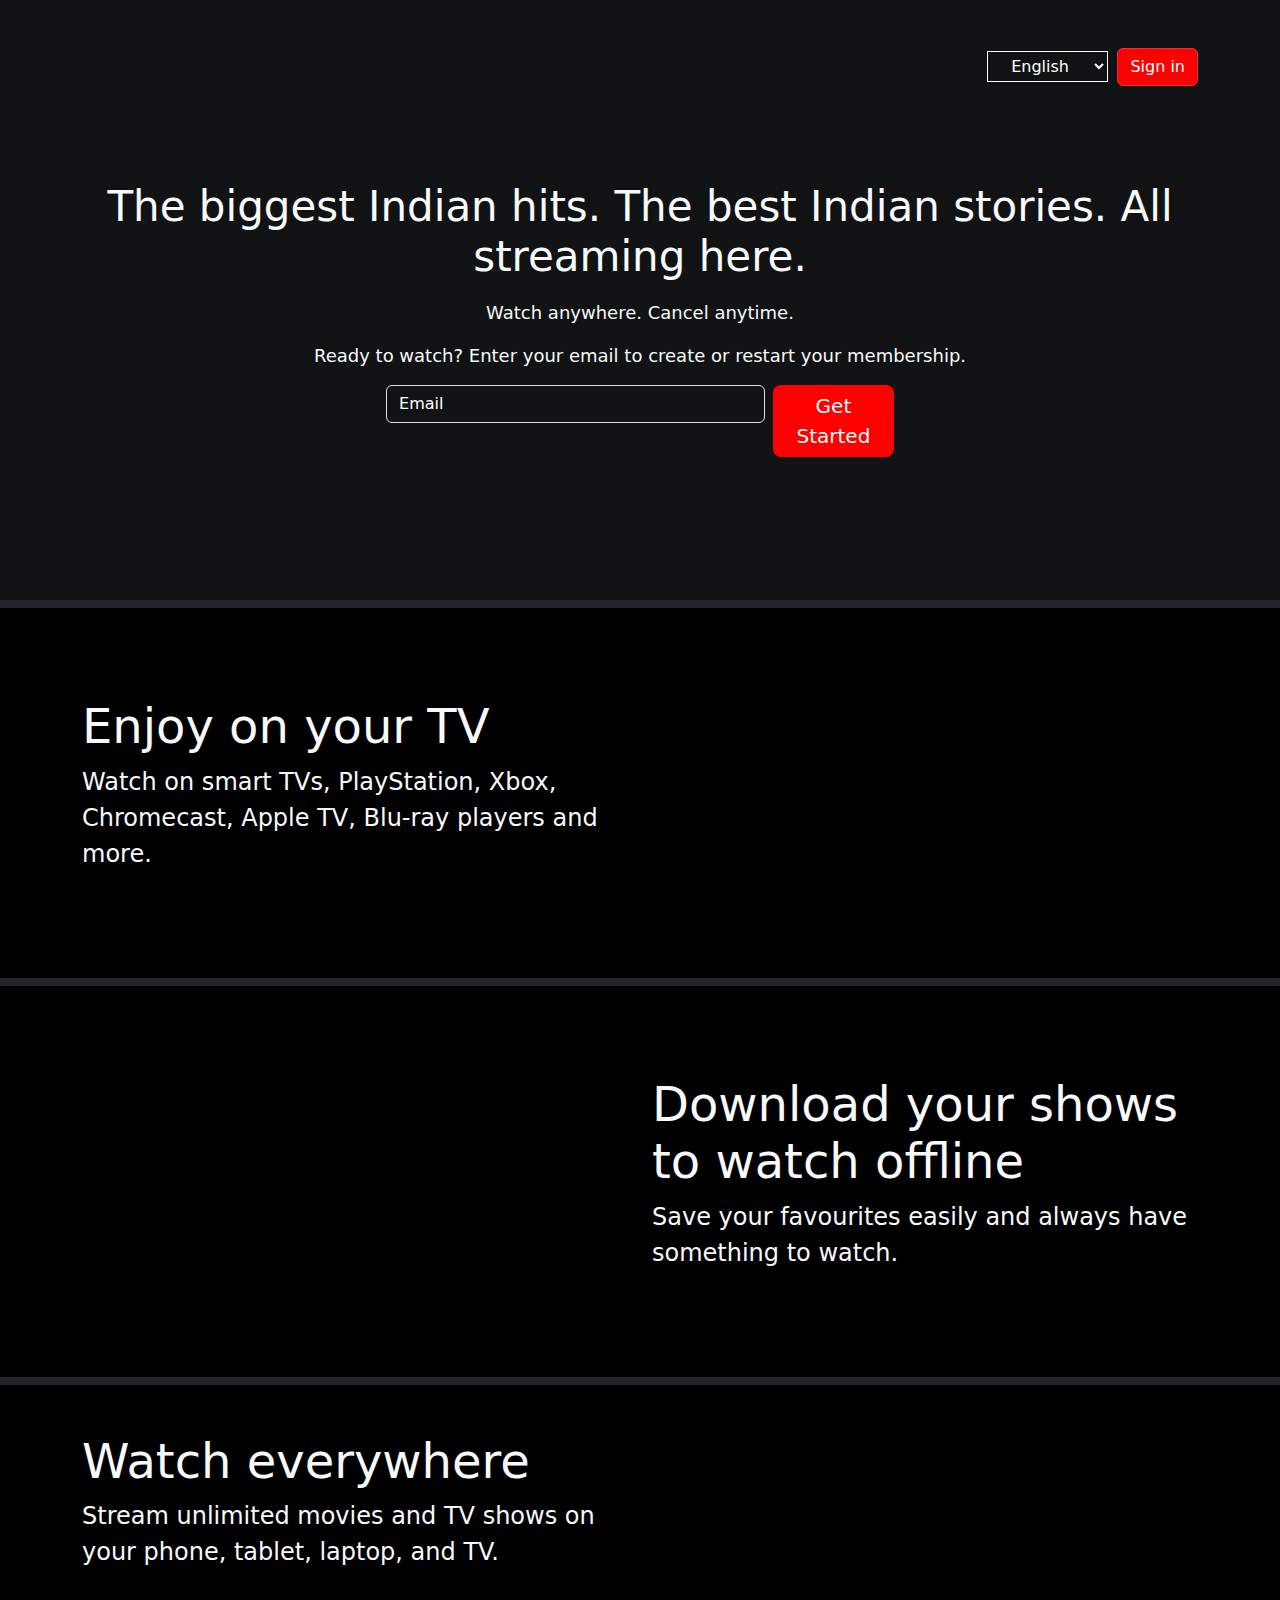
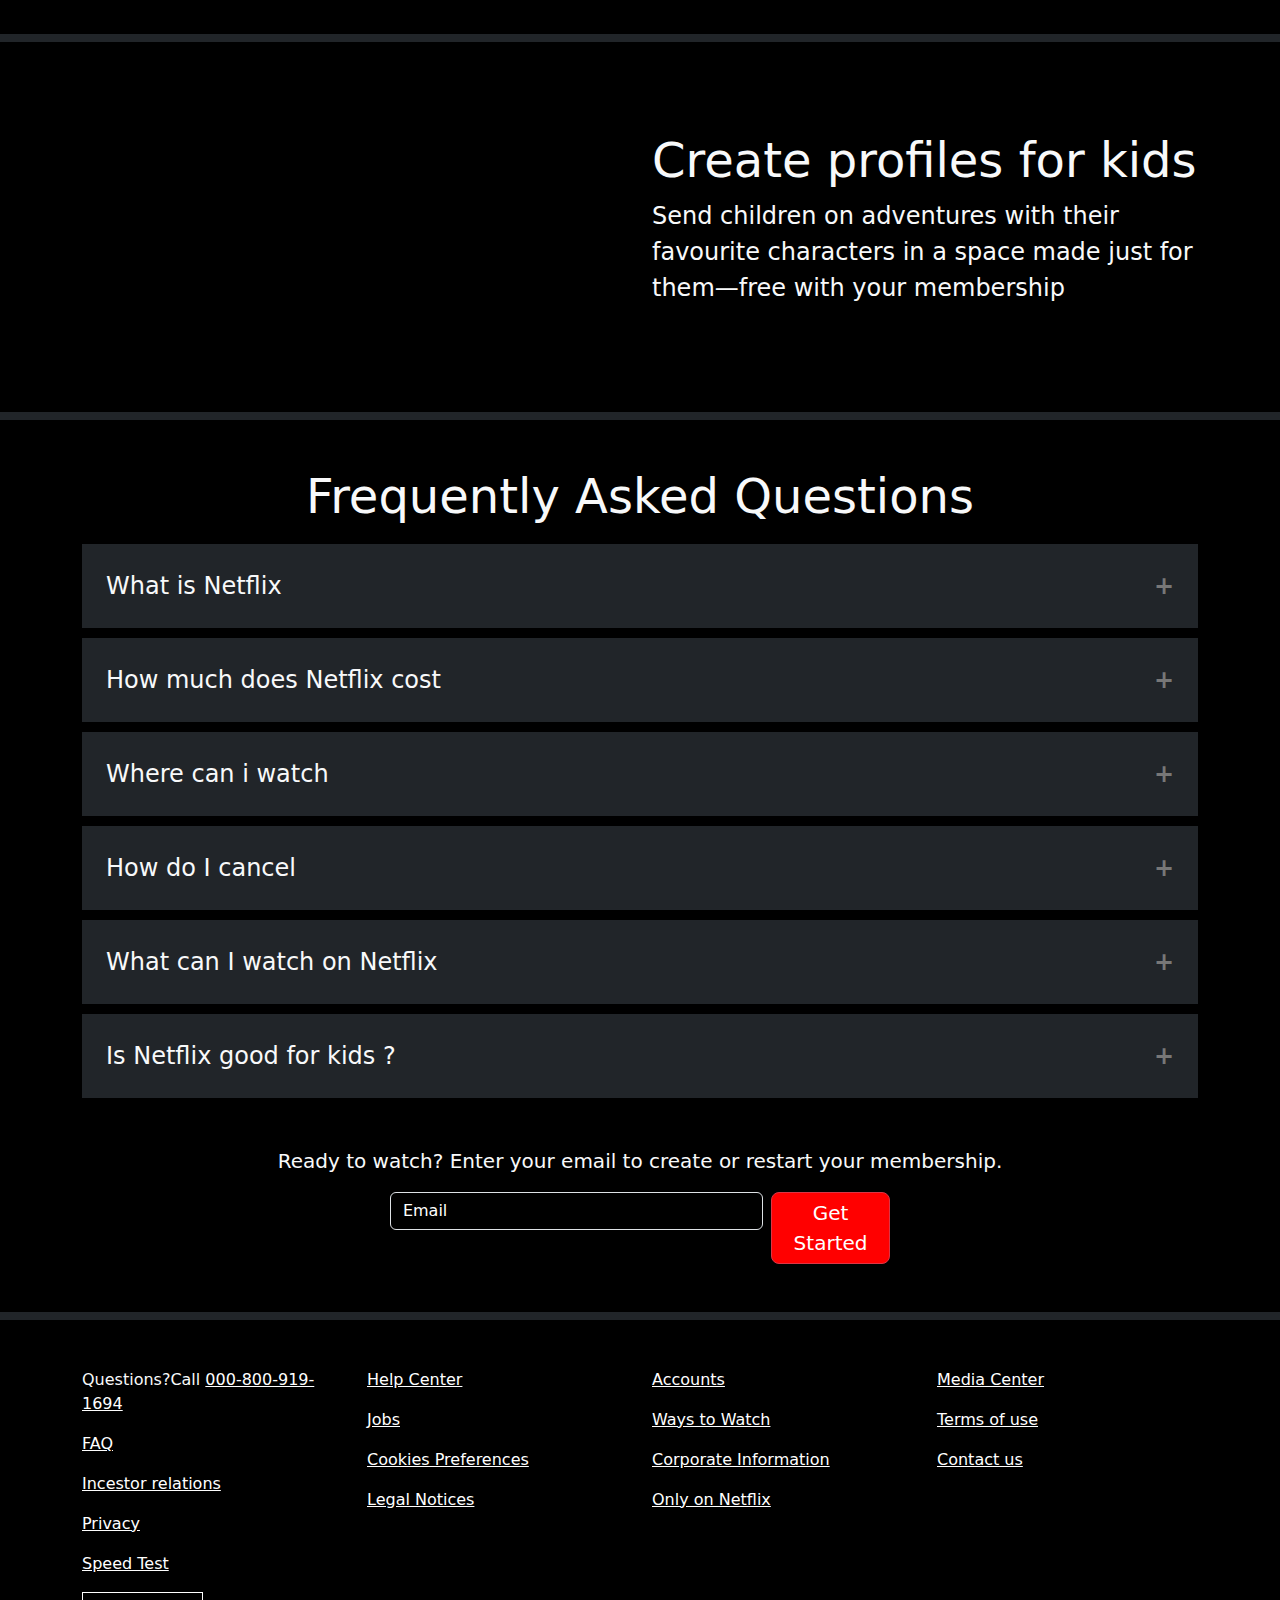
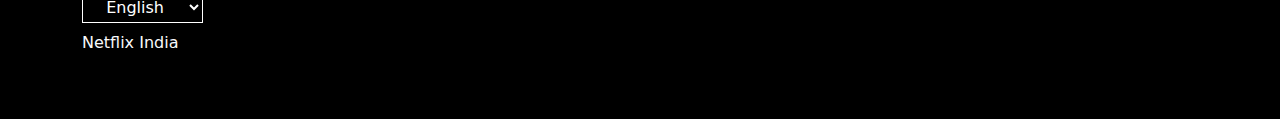
==== commit 89cb2fd2: "updated" ====
--- a/index.html
+++ b/index.html
@@ -26,7 +26,11 @@
               <option value="Hindi">Hindi</option>
               <option value="Marathi">Marathi</option>
             </select>
-            <button class="sign-btn btn btn-danger">Sign in</button>
+            <a href="sign-in.html">
+              <button class="sign-btn btn btn-danger" onclick="">
+                Sign in
+              </button></a
+            >
           </div>
         </div>
       </nav>
@@ -158,7 +162,7 @@
       </section>
       <!-- SECTION 4 END -->
 
-      <section class="questions mt-2 pt-3">
+      <section class="questions mt-2 py-5">
         <div class="container-md text-center">
           <div class="head">
             <h2 class="question-title text-light">
